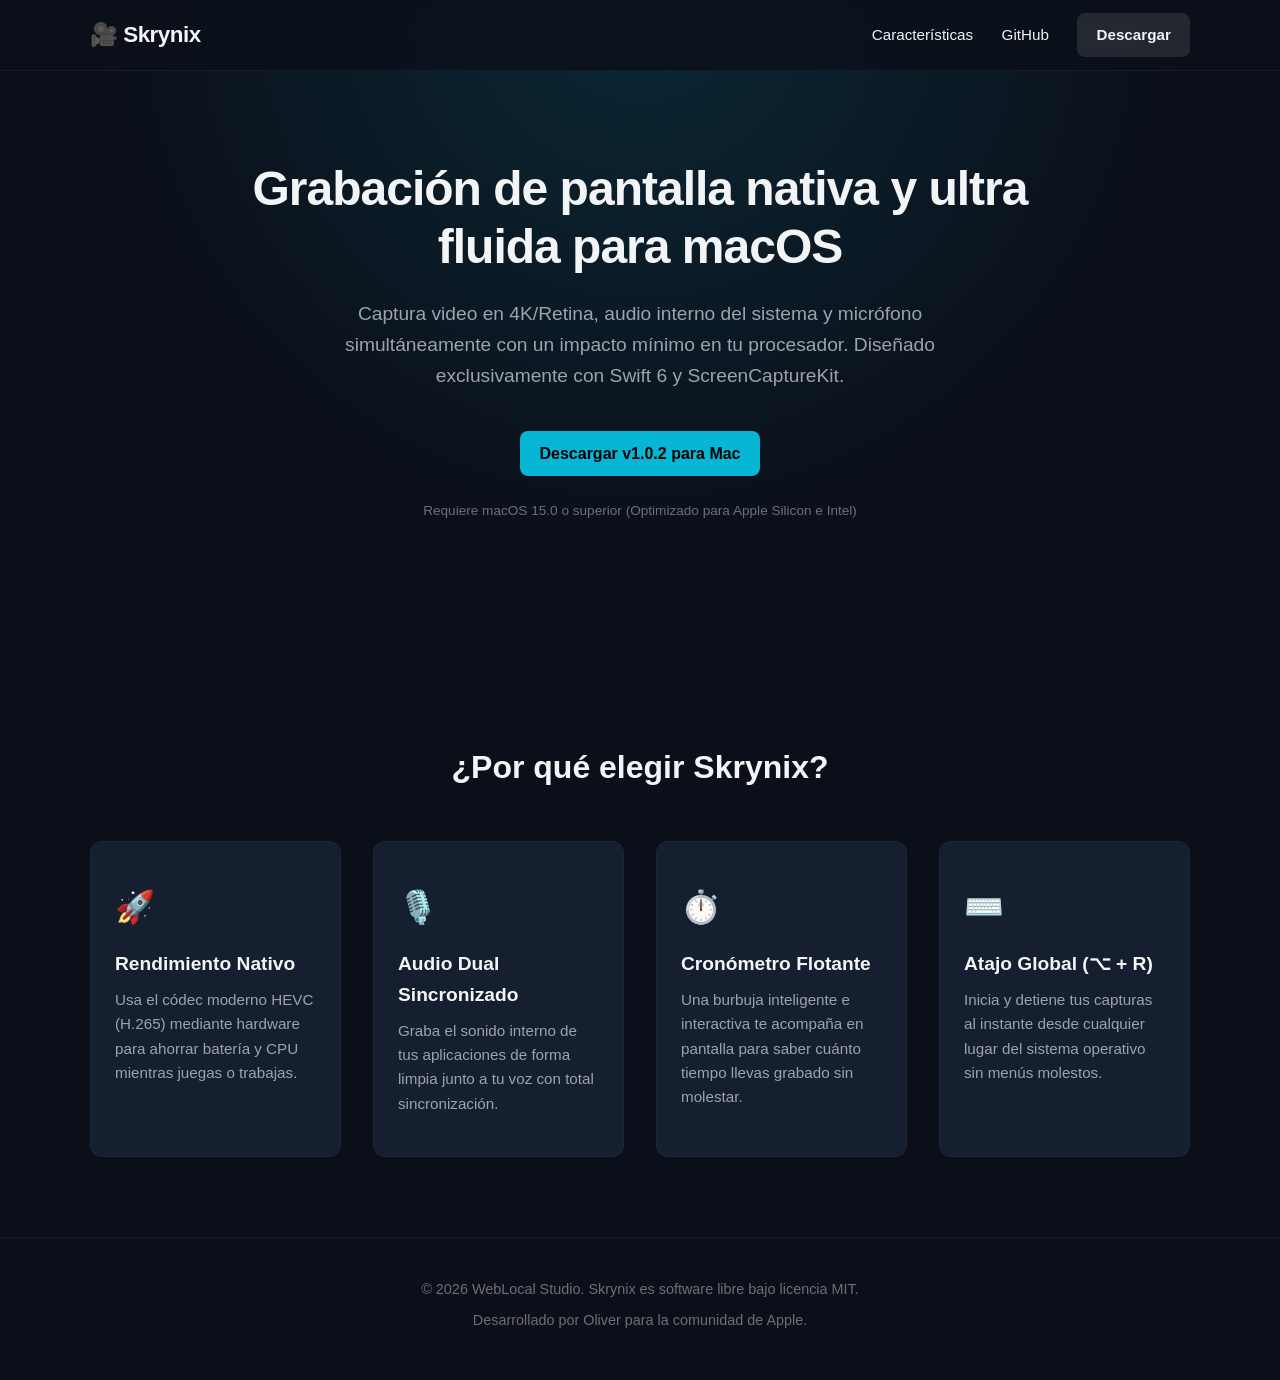
==== index.html @ 05a8ddb4 "Mejoras" ====
<!DOCTYPE html>
<html lang="es">
<head>
    <meta charset="UTF-8">
    <meta name="viewport" content="width=device-width, initial-scale=1.0">
    <title>Skrynix - Studio Edition for macOS</title>
    <link rel="shortcut icon" href="/favicon.ico" type="image/x-icon">
    <link rel="icon" type="image/png" sizes="16x16" href="/favicon-16x16.png">
    <link rel="icon" type="image/png" sizes="32x32" href="/favicon-32x32.png">
    <link rel="apple-touch-icon" sizes="180x180" href="/apple-touch-icon.png">
    <link rel="manifest" href="/site.webmanifest">
    <link rel="stylesheet" href="style.css">
</head>
<body>

    <header>
        <div class="container navbar">
            <div class="logo">
                <span class="logo-icon">🎥</span> Skrynix
            </div>
            <nav>
                <a href="#features">Características</a>
                <a href="https://github.com/weblocalstudio/Skrynix" target="_blank">GitHub</a>
                <a href="https://github.com/weblocalstudio/Skrynix/releases" class="btn-secondary">Descargar</a>
            </nav>
        </div>
    </header>

    <section class="hero">
        <div class="container hero-content">
            <h1>Grabación de pantalla nativa y ultra fluida para macOS</h1>
            <p>Captura video en 4K/Retina, audio interno del sistema y micrófono simultáneamente con un impacto mínimo en tu procesador. Diseñado exclusivamente con Swift 6 y ScreenCaptureKit.</p>
            <div class="hero-buttons">
                <a href="https://github.com/weblocalstudio/Skrynix/releases/download/V1.0.2/Skrynix_Instalador_V1.0.2.dmg" class="btn-primary">Descargar v1.0.2 para Mac</a>
            </div>
            <p class="system-req">Requiere macOS 15.0 o superior (Optimizado para Apple Silicon e Intel)</p>
        </div>
    </section>

    <section id="features" class="features">
        <div class="container">
            <h2>¿Por qué elegir Skrynix?</h2>
            <div class="features-grid">
                <div class="feature-card">
                    <div class="feature-icon">🚀</div>
                    <h3>Rendimiento Nativo</h3>
                    <p>Usa el códec moderno HEVC (H.265) mediante hardware para ahorrar batería y CPU mientras juegas o trabajas.</p>
                </div>
                <div class="feature-card">
                    <div class="feature-icon">🎙️</div>
                    <h3>Audio Dual Sincronizado</h3>
                    <p>Graba el sonido interno de tus aplicaciones de forma limpia junto a tu voz con total sincronización.</p>
                </div>
                <div class="feature-card">
                    <div class="feature-icon">⏱️</div>
                    <h3>Cronómetro Flotante</h3>
                    <p>Una burbuja inteligente e interactiva te acompaña en pantalla para saber cuánto tiempo llevas grabado sin molestar.</p>
                </div>
                <div class="feature-card">
                    <div class="feature-icon">⌨️</div>
                    <h3>Atajo Global (⌥ + R)</h3>
                    <p>Inicia y detiene tus capturas al instante desde cualquier lugar del sistema operativo sin menús molestos.</p>
                </div>
            </div>
        </div>
    </section>

    <footer>
        <div class="container footer-content">
            <p>&copy; 2026 WebLocal Studio. Skrynix es software libre bajo licencia MIT.</p>
            <p>Desarrollado por Oliver para la comunidad de Apple.</p>
        </div>
    </footer>

</body>
</html>
---- style.css ----
/* Variables de diseño */
:root {
    --bg-color: #0b0f19;
    --card-bg: #161f30;
    --text-main: #f3f4f6;
    --text-muted: #9ca3af;
    --accent: #06b6d4; /* Cian Skrynix */
    --accent-hover: #0891b2;
    --font-stack: -apple-system, BlinkMacSystemFont, "Segoe UI", Roboto, Helvetica, Arial, sans-serif;
}

/* Reset básico */
* {
    margin: 0;
    padding: 0;
    box-sizing: border-box;
}

html {
    scroll-behavior: smooth;
}

body {
    background-color: var(--bg-color);
    color: var(--text-main);
    font-family: var(--font-stack);
    line-height: 1.6;
    overflow-x: hidden;
}

.container {
    width: 90%;
    max-width: 1100px;
    margin: 0 auto;
}

/* Navbar / Header */
header {
    background-color: rgba(11, 15, 25, 0.8);
    backdrop-filter: blur(12px);
    -webkit-backdrop-filter: blur(12px);
    position: fixed;
    top: 0;
    left: 0;
    width: 100%;
    z-index: 1000;
    border-bottom: 1px solid rgba(255, 255, 255, 0.05);
}

.navbar {
    display: flex;
    justify-content: space-between;
    align-items: center;
    height: 70px;
}

.logo {
    font-size: 1.4rem;
    font-weight: 700;
    letter-spacing: -0.5px;
}

nav a {
    color: var(--text-main);
    text-decoration: none;
    margin-left: 1.5rem;
    font-size: 0.95rem;
    transition: color 0.2s;
}

nav a:hover {
    color: var(--accent);
}

/* Botones */
.btn-primary, .btn-secondary, .btn-outline {
    display: inline-block;
    padding: 0.6rem 1.2rem;
    border-radius: 8px;
    font-weight: 600;
    text-decoration: none;
    transition: all 0.2s ease;
}

.btn-primary {
    background-color: var(--accent);
    color: #000;
}

.btn-primary:hover {
    background-color: var(--accent-hover);
    transform: translateY(-1px);
}

.btn-secondary {
    background-color: rgba(255, 255, 255, 0.1);
    color: var(--text-main) !important;
}

.btn-secondary:hover {
    background-color: rgba(255, 255, 255, 0.2);
}

.btn-outline {
    border: 1px solid rgba(255, 255, 255, 0.2);
    color: var(--text-main);
}

.btn-outline:hover {
    background-color: rgba(255, 255, 255, 0.05);
    border-color: var(--accent);
}

/* Sección Hero */
.hero {
    padding: 160px 0 100px 0;
    text-align: center;
    background: radial-gradient(circle at top, rgba(6, 182, 212, 0.15) 0%, transparent 60%);
}

.hero-content h1 {
    font-size: 3rem;
    font-weight: 800;
    line-height: 1.2;
    letter-spacing: -1px;
    max-width: 800px;
    margin: 0 auto 1.5rem auto;
}

.hero-content p {
    font-size: 1.2rem;
    color: var(--text-muted);
    max-width: 650px;
    margin: 0 auto 2.5rem auto;
}

.hero-buttons {
    display: flex;
    justify-content: center;
    gap: 1rem;
    margin-bottom: 1.5rem;
}

.system-req {
    font-size: 0.85rem !important;
    color: rgba(255, 255, 255, 0.4) !important;
}

/* Características (Grid) */
.features {
    padding: 80px 0;
}

.features h2 {
    text-align: center;
    font-size: 2rem;
    margin-bottom: 3rem;
    font-weight: 700;
}

.features-grid {
    display: grid;
    grid-template-columns: repeat(auto-fit, minmax(240px, 1fr));
    gap: 2rem;
}

.feature-card {
    background-color: var(--card-bg);
    padding: 2.5rem 1.5rem;
    border-radius: 12px;
    border: 1px solid rgba(255, 255, 255, 0.03);
    transition: transform 0.2s, border-color 0.2s;
}

.feature-card:hover {
    transform: translateY(-4px);
    border-color: rgba(6, 182, 212, 0.3);
}

.feature-icon {
    font-size: 2rem;
    margin-bottom: 1rem;
}

.feature-card h3 {
    font-size: 1.2rem;
    margin-bottom: 0.5rem;
    font-weight: 600;
}

.feature-card p {
    color: var(--text-muted);
    font-size: 0.95rem;
}

/* Footer */
footer {
    padding: 40px 0;
    border-top: 1px solid rgba(255, 255, 255, 0.05);
    text-align: center;
    color: rgba(255, 255, 255, 0.4);
    font-size: 0.9rem;
}

footer p {
    margin-bottom: 0.5rem;
}

/* Responsive */
@media (max-width: 768px) {
    .hero-content h1 { font-size: 2.2rem; }
    .hero-buttons { flex-direction: column; align-items: center; }
    .btn-primary, .btn-outline { width: 100%; max-width: 300px; }
    nav a { display: none; } /* Simplificación para móvil */
    nav a.btn-secondary { display: inline-block; margin: 0; }
}
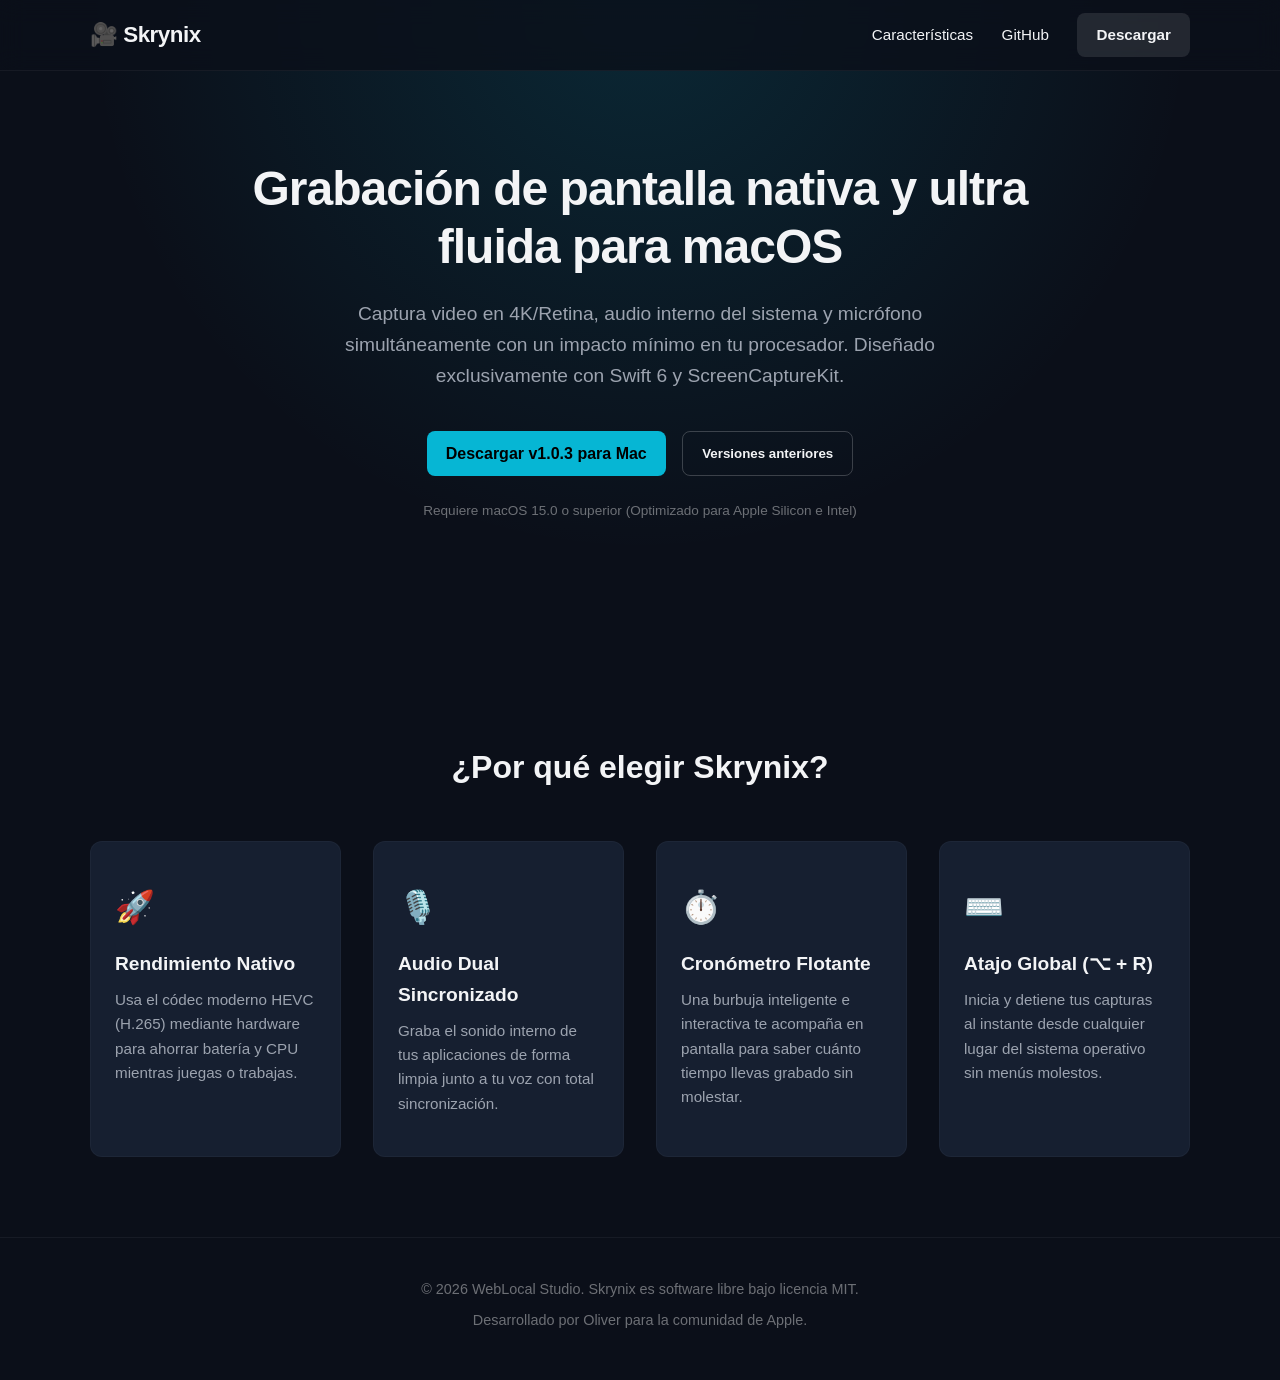
==== commit c0fed9d5: "Nueva versión" ====
--- a/index.html
+++ b/index.html
@@ -30,10 +30,19 @@
         <div class="container hero-content">
             <h1>Grabación de pantalla nativa y ultra fluida para macOS</h1>
             <p>Captura video en 4K/Retina, audio interno del sistema y micrófono simultáneamente con un impacto mínimo en tu procesador. Diseñado exclusivamente con Swift 6 y ScreenCaptureKit.</p>
+            
             <div class="hero-buttons">
-                <a href="https://github.com/weblocalstudio/Skrynix/releases/download/V1.0.2/Skrynix_Instalador_V1.0.2.dmg" class="btn-primary">Descargar v1.0.2 para Mac</a>
+                <a id="btn-main-download" href="https://github.com/weblocalstudio/Skrynix/releases/" class="btn-primary">Cargando última versión...</a>
+                <button id="btn-toggle-history" class="btn-outline" onclick="toggleHistory()">Versiones anteriores</button>
             </div>
             <p class="system-req">Requiere macOS 15.0 o superior (Optimizado para Apple Silicon e Intel)</p>
+
+            <div id="history-box" class="history-section">
+                <h3 class="history-title">Historial de Versiones</h3>
+                <div id="history-content">
+                    <p style="color: var(--text-muted); font-size: 0.9rem;">Cargando historial...</p>
+                </div>
+            </div>
         </div>
     </section>
 
@@ -72,5 +81,69 @@
         </div>
     </footer>
 
+    <script>
+        const jsonUrl = "novedades.json";
+
+        document.addEventListener("DOMContentLoaded", () => {
+            fetch(jsonUrl)
+                .then(response => response.json())
+                .then(data => {
+                    if (data && data.length > 0) {
+                        // 1. Configurar botón principal (v1.0.3)
+                        const ultimaVersion = data[0];
+                        const btnDownload = document.getElementById("btn-main-download");
+                        btnDownload.href = ultimaVersion.url_descarga;
+                        btnDownload.innerText = `Descargar v${ultimaVersion.version} para Mac`;
+
+                        // 2. Construir el contenedor secundario con el resto de versiones
+                        const historyContent = document.getElementById("history-content");
+                        const versionesAnteriores = data.slice(1);
+
+                        if (versionesAnteriores.length === 0) {
+                            historyContent.innerHTML = "<p style='color: var(--text-muted); font-size: 0.9rem;'>No hay versiones anteriores disponibles.</p>";
+                            return;
+                        }
+
+                        let htmlAcumulado = "";
+                        versionesAnteriores.forEach(v => {
+                            // Validar que existan novedades y procesarlas limpiamente
+                            let novedadesHtml = "";
+                            if (v.novedades && Array.isArray(v.novedades)) {
+                                novedadesHtml = v.novedades.map(item => `<li>• ${item}</li>`).join("");
+                            }
+
+                            htmlAcumulado += `
+                                <div class="version-item">
+                                    <div class="version-header">
+                                        <span class="version-badge">v${v.version}</span>
+                                        <span class="version-date">${v.fecha}</span>
+                                    </div>
+                                    <ul class="version-list">
+                                        ${novedadesHtml}
+                                    </ul>
+                                    <a href="${v.url_descarga}" class="btn-secondary" style="font-size: 0.8rem; padding: 0.4rem 0.8rem;">Descargar .DMG</a>
+                                </div>
+                            `;
+                        });
+                        historyContent.innerHTML = htmlAcumulado;
+                    }
+                })
+                .catch(err => {
+                    console.error("Error cargando el JSON de novedades:", err);
+                    document.getElementById("btn-main-download").innerText = "Descargar para Mac";
+                    document.getElementById("history-content").innerHTML = "<p style='color: var(--text-muted); font-size: 0.9rem;'>No se pudo cargar el historial en este momento.</p>";
+                });
+        });
+
+        function toggleHistory() {
+            const box = document.getElementById("history-box");
+            if (box.style.display === "block") {
+                box.style.display = "none";
+            } else {
+                box.style.display = "block";
+                setTimeout(() => box.scrollIntoView({ behavior: 'smooth', block: 'nearest' }), 50);
+            }
+        }
+    </script>
 </body>
 </html>
--- a/style.css
+++ b/style.css
@@ -80,11 +80,13 @@
     font-weight: 600;
     text-decoration: none;
     transition: all 0.2s ease;
+    cursor: pointer;
 }
 
 .btn-primary {
     background-color: var(--accent);
     color: #000;
+    border: none;
 }
 
 .btn-primary:hover {
@@ -102,6 +104,7 @@
 }
 
 .btn-outline {
+    background: transparent;
     border: 1px solid rgba(255, 255, 255, 0.2);
     color: var(--text-main);
 }
@@ -146,6 +149,71 @@
     color: rgba(255, 255, 255, 0.4) !important;
 }
 
+/* Contenedor de Historial */
+.history-section {
+    display: none;
+    max-width: 600px;
+    margin: 3rem auto 0 auto;
+    text-align: left;
+    background-color: var(--card-bg);
+    padding: 2rem;
+    border-radius: 12px;
+    border: 1px solid rgba(255, 255, 255, 0.05);
+}
+
+.history-title {
+    font-size: 1.4rem;
+    font-weight: 700;
+    margin-bottom: 1.5rem;
+    border-bottom: 1px solid rgba(255, 255, 255, 0.1);
+    padding-bottom: 0.5rem;
+}
+
+.version-item {
+    margin-bottom: 1.5rem;
+    padding-bottom: 1.5rem;
+    border-bottom: 1px dashed rgba(255, 255, 255, 0.1);
+}
+
+.version-item:last-child {
+    border-bottom: none;
+    margin-bottom: 0;
+    padding-bottom: 0;
+}
+
+.version-header {
+    display: flex;
+    justify-content: space-between;
+    align-items: center;
+    margin-bottom: 0.5rem;
+}
+
+.version-badge {
+    background-color: rgba(6, 182, 212, 0.1);
+    color: var(--accent);
+    padding: 0.2rem 0.6rem;
+    border-radius: 6px;
+    font-weight: 600;
+    font-size: 0.85rem;
+}
+
+.version-date {
+    font-size: 0.85rem;
+    color: var(--text-muted);
+}
+
+.version-list {
+    list-style: none;
+    margin-left: 0.5rem;
+    margin-bottom: 1rem;
+}
+
+.version-list li {
+    font-size: 0.9rem;
+    color: var(--text-muted);
+    margin-bottom: 0.25rem;
+}
+
 /* Características (Grid) */
 .features {
     padding: 80px 0;
@@ -211,6 +279,6 @@
     .hero-content h1 { font-size: 2.2rem; }
     .hero-buttons { flex-direction: column; align-items: center; }
     .btn-primary, .btn-outline { width: 100%; max-width: 300px; }
-    nav a { display: none; } /* Simplificación para móvil */
+    nav a { display: none; }
     nav a.btn-secondary { display: inline-block; margin: 0; }
 }
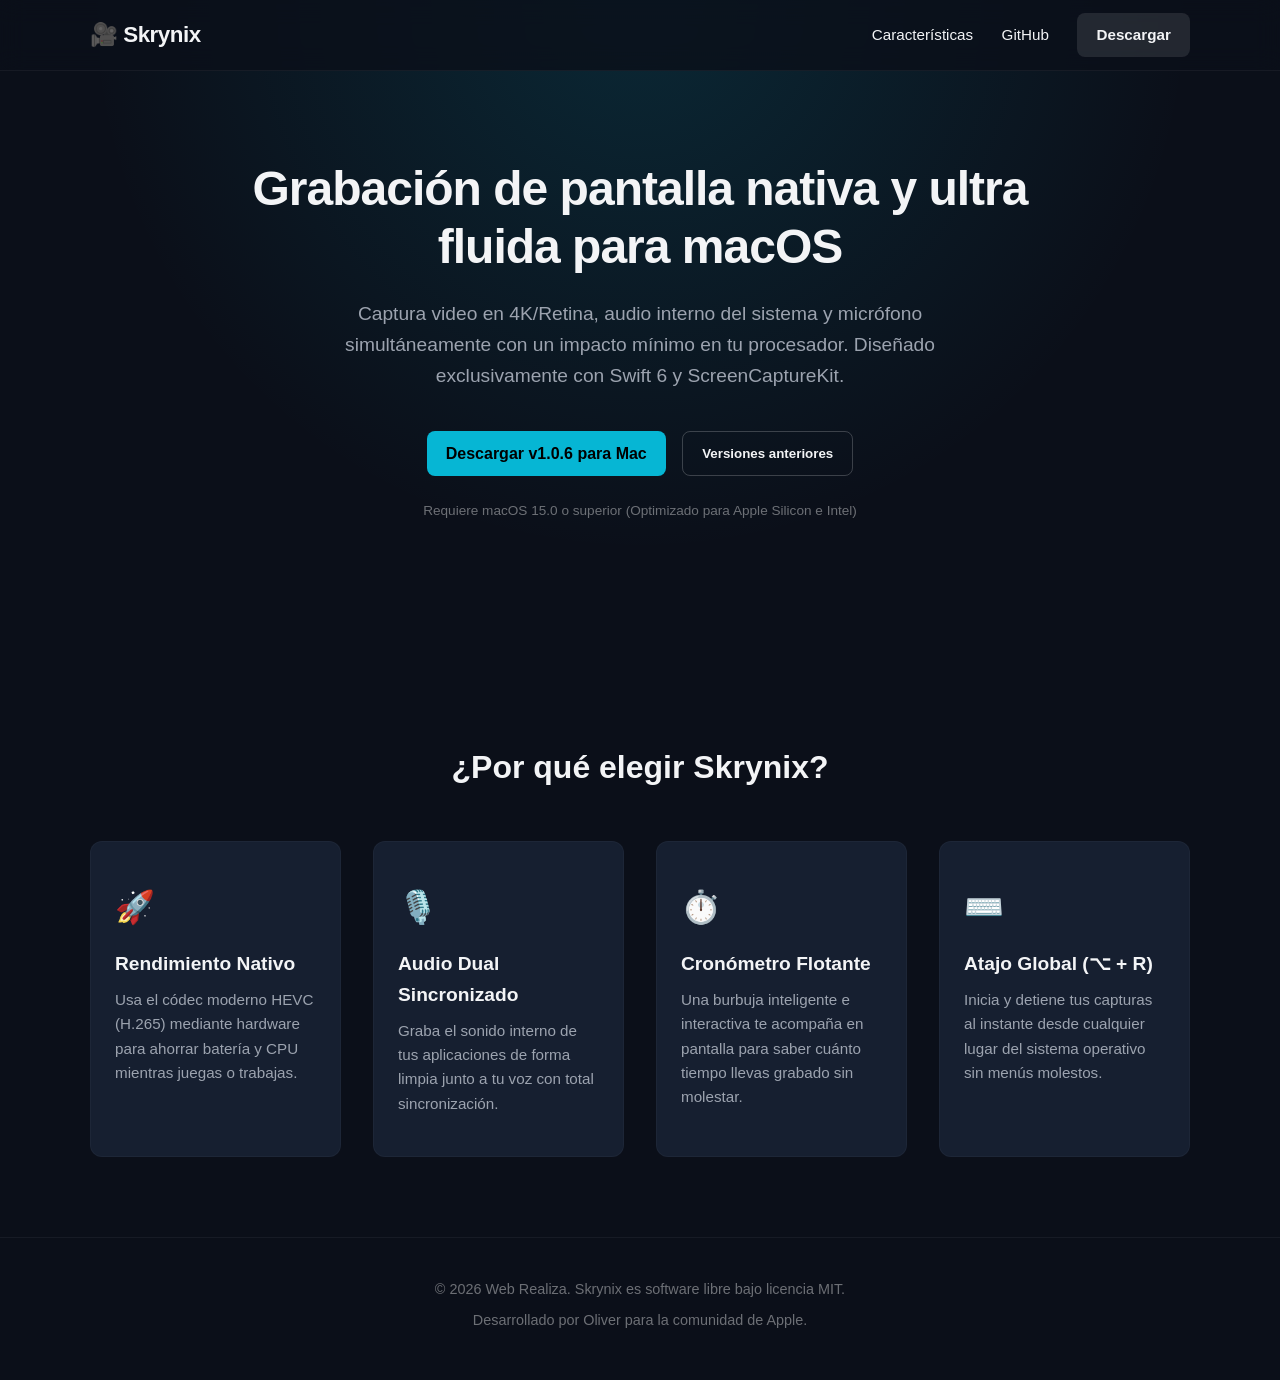
==== commit cf95ac8b: "Cambio de nombre: Weblocal Studio ahora es Web Realiza Co-Authored-By: Claude Sonnet 5.5 <noreply@an" ====
--- a/index.html
+++ b/index.html
@@ -76,7 +76,7 @@
 
     <footer>
         <div class="container footer-content">
-            <p>&copy; 2026 WebLocal Studio. Skrynix es software libre bajo licencia MIT.</p>
+            <p>&copy; 2026 Web Realiza. Skrynix es software libre bajo licencia MIT.</p>
             <p>Desarrollado por Oliver para la comunidad de Apple.</p>
         </div>
     </footer>
